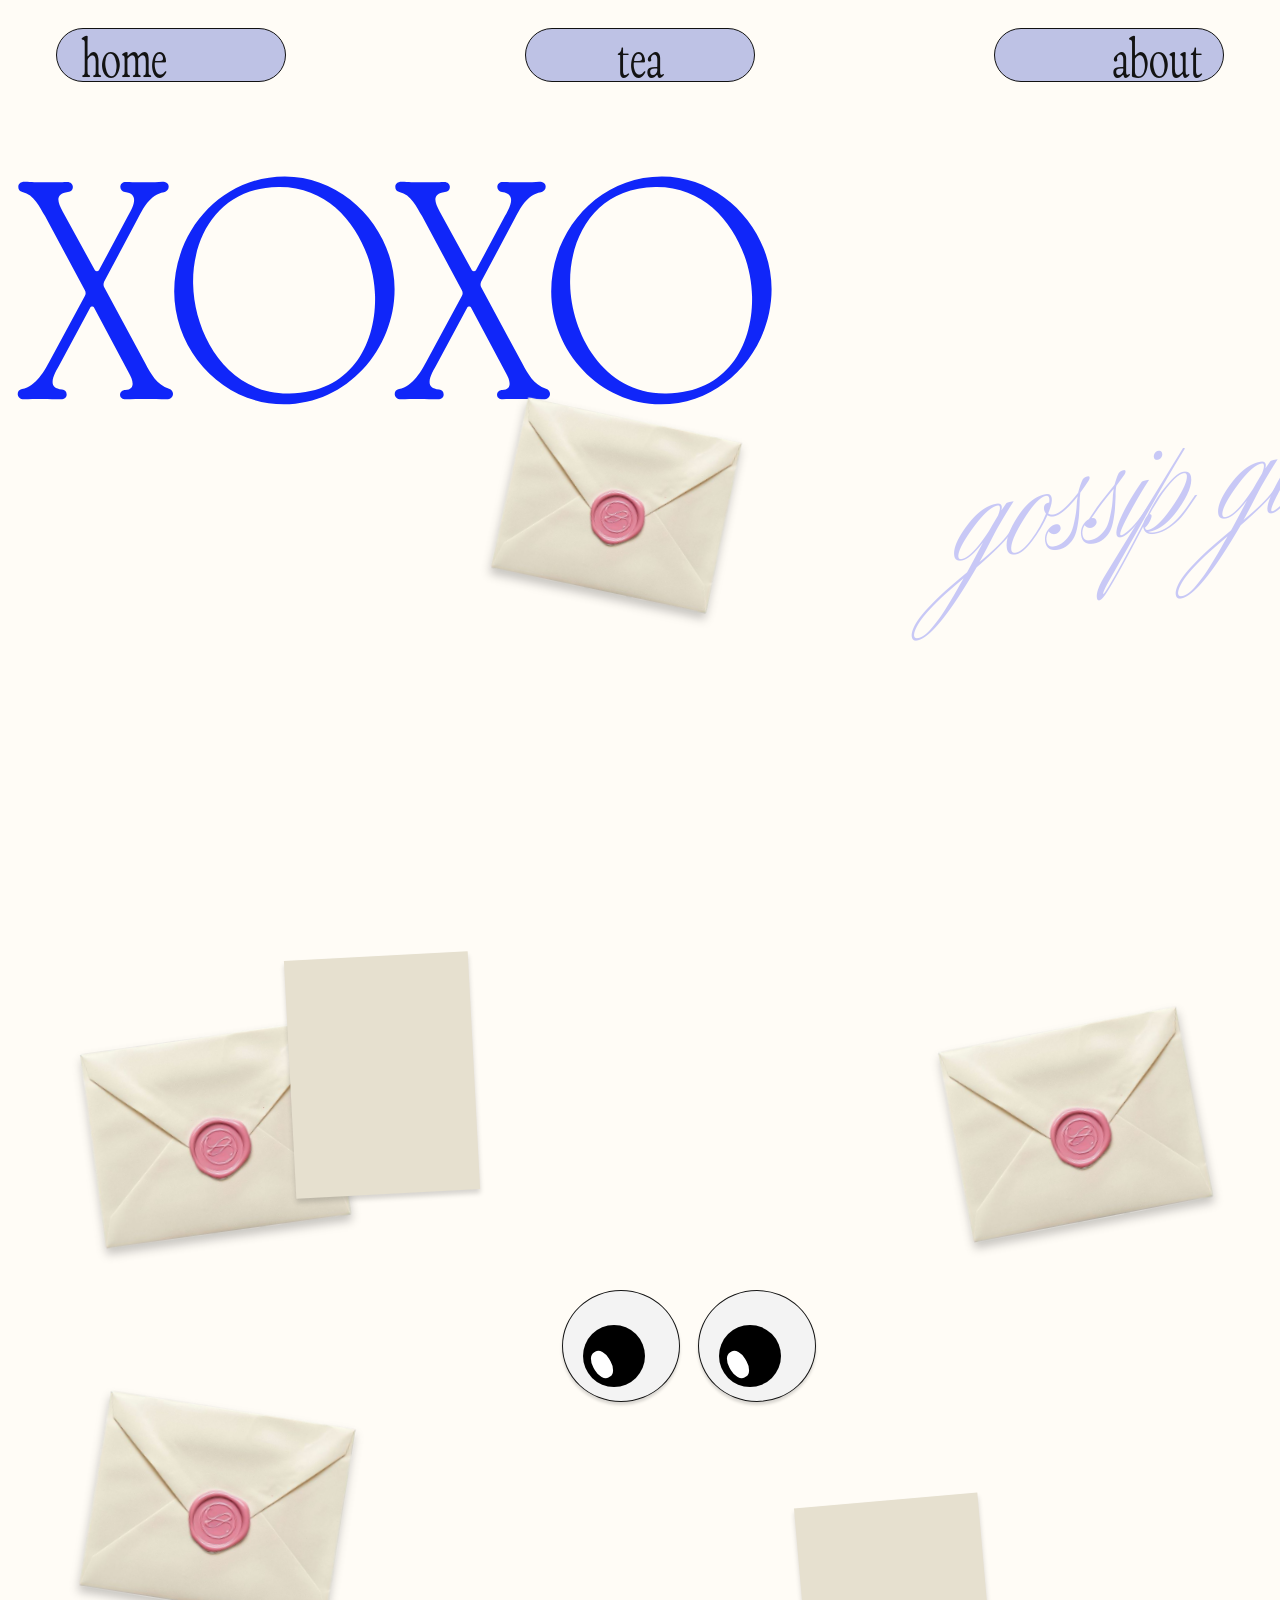
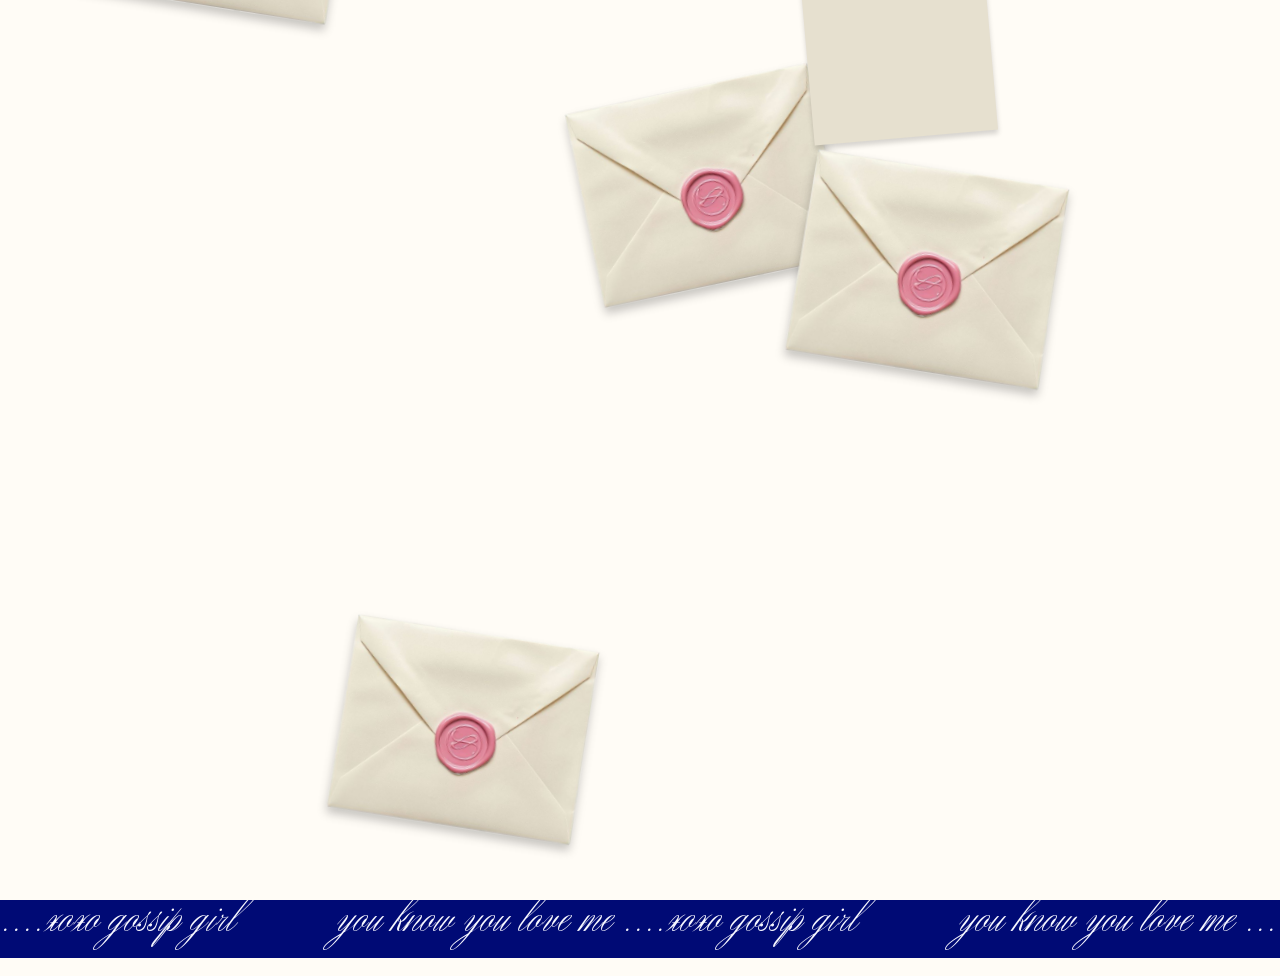
==== frame_2.html @ 9191ede7 "something" ====
<!DOCTYPE html>
<html lang="en">
<head>
  <meta charset="UTF-8" />
  <meta name="viewport" content="width=device-width, initial-scale=1.0" />
  <title>Frame 2 Recreation</title>
  <style>
    @font-face {
      font-family: "ZTBrosOskon90s";
      src: url("./fonts/ZTBrosOskon90s-Regular-CROKvpw6.otf") format("opentype");
      font-weight: 400;
      font-style: normal;
    }

    @font-face {
      font-family: "BibliophileScript";
      src: url("./fonts/BibliophileScript-Regular-D8DTnNEq.ttf") format("truetype");
      font-weight: 400;
      font-style: normal;
    }

    * {
      box-sizing: border-box;
    }

    body {
      margin: 0;
      background: #fffcf6;
      min-height: 100vh;
      display: grid;
      place-items: center;
      font-family: "ZTBrosOskon90s", serif;
    }

    .frame {
      position: relative;
      width: 1280px;
      height: 2576px;
      margin: 0 auto;
      background: #fffcf6;
      overflow: hidden;
    }

    .nav {
      position: absolute;
      top: 28px;
      left: 0;
      width: 100%;
      display: flex;
      justify-content: space-between;
      padding: 0 56px;
      z-index: 3;
    }

    .nav-btn {
      width: 230px;
      height: 54px;
      border-radius: 28px;
      border: 1.5px solid #121212;
      background: #bec2e5;
      color: #131313;
      font: 400 54px/1 "ZTBrosOskon90s", serif;
      text-align: left;
      padding: 6px 0 0 24px;
    }

    .nav-btn.center {
      text-align: center;
      padding-left: 0;
    }

    .nav-btn.right {
      text-align: right;
      padding-right: 20px;
      padding-left: 0;
    }

    .xoxo {
      position: absolute;
      top: 168px;
      left: 14px;
      margin: 0;
      color: #1026f9;
      font: 400 310px/0.92 "ZTBrosOskon90s", serif;
      letter-spacing: 4px;
      z-index: 1;
    }

    .watermark {
      position: absolute;
      top: 380px;
      right: -78px;
      margin: 0;
      color: #b3b5f6;
      opacity: 0.72;
      font: 400 245px/0.95 "BibliophileScript", cursive;
      transform: rotate(-9deg);
      z-index: 0;
    }

    .envelope {
      position: absolute;
      width: 310px;
      filter: drop-shadow(0 6px 5px rgba(0, 0, 0, 0.22));
      z-index: 2;
    }

    .env-1 { top: 375px; left: 488px; transform: rotate(12deg); width: 258px; }
    .env-2 { top: 988px; left: 70px; transform: rotate(-8deg); width: 290px; }
    .env-3 { top: 980px; right: 62px; transform: rotate(-11deg); width: 286px; }
    .env-4 { top: 1360px; left: 72px; transform: rotate(9deg); width: 292px; }
    .env-5 { top: 1638px; left: 560px; transform: rotate(-12deg); width: 292px; }
    .env-6 { top: 1718px; left: 778px; transform: rotate(9deg); width: 300px; }
    .env-7 { top: 2184px; left: 320px; transform: rotate(9deg); width: 288px; }

    .note {
      position: absolute;
      width: 184px;
      height: 238px;
      background: #e6e0cf;
      box-shadow: 0 4px 5px rgba(0, 0, 0, 0.16);
      z-index: 3;
    }

    .note-1 {
      top: 956px;
      left: 290px;
      transform: rotate(-3deg);
    }

    .note-2 {
      top: 1500px;
      left: 804px;
      transform: rotate(-5deg);
    }

    .eyes {
      position: absolute;
      top: 1290px;
      left: 562px;
      display: flex;
      gap: 18px;
      z-index: 3;
    }

    .eye {
      width: 118px;
      height: 112px;
      border-radius: 50%;
      border: 1.5px solid #161616;
      background: #f3f3f3;
      position: relative;
      box-shadow: 0 3px 3px rgba(0, 0, 0, 0.15);
    }

    .pupil {
      position: absolute;
      width: 62px;
      height: 62px;
      border-radius: 50%;
      background: #000;
      top: 34px;
      left: 20px;
    }

    .highlight {
      position: absolute;
      width: 18px;
      height: 29px;
      border-radius: 45%;
      background: #fff;
      bottom: 8px;
      left: 10px;
      transform: rotate(-30deg);
    }

    .ticker {
      position: absolute;
      left: 0;
      right: 0;
      bottom: 18px;
      height: 58px;
      background: #000a75;
      z-index: 4;
      overflow: hidden;
    }

    .ticker p {
      margin: 0;
      white-space: nowrap;
      color: #f6f7ff;
      font: 400 68px/1 "BibliophileScript", cursive;
      transform: translateY(-14px);
      letter-spacing: 1px;
    }
  </style>
</head>
<body>
  <main class="frame">
    <nav class="nav" aria-label="Main">
      <button class="nav-btn">home</button>
      <button class="nav-btn center">tea</button>
      <button class="nav-btn right">about</button>
    </nav>

    <p class="xoxo">XOXO</p>
    <p class="watermark">gossip girl</p>

    <img class="envelope env-1" src="./-3S.png" alt="Envelope" />
    <img class="envelope env-2" src="./-3S.png" alt="Envelope" />
    <img class="envelope env-3" src="./-3S.png" alt="Envelope" />
    <img class="envelope env-4" src="./-3S.png" alt="Envelope" />
    <img class="envelope env-5" src="./-3S.png" alt="Envelope" />
    <img class="envelope env-6" src="./-3S.png" alt="Envelope" />
    <img class="envelope env-7" src="./-3S.png" alt="Envelope" />

    <div class="note note-1" aria-hidden="true"></div>
    <div class="note note-2" aria-hidden="true"></div>

    <div class="eyes" aria-hidden="true">
      <div class="eye">
        <div class="pupil">
          <div class="highlight"></div>
        </div>
      </div>
      <div class="eye">
        <div class="pupil">
          <div class="highlight"></div>
        </div>
      </div>
    </div>

    <footer class="ticker" aria-label="Ticker">
      <p>....xoxo gossip girl&nbsp;&nbsp;&nbsp;&nbsp;&nbsp;&nbsp;&nbsp;&nbsp;&nbsp;&nbsp;you know you love me ....xoxo gossip girl&nbsp;&nbsp;&nbsp;&nbsp;&nbsp;&nbsp;&nbsp;&nbsp;&nbsp;&nbsp;you know you love me ....xoxo gossip girl</p>
    </footer>
  </main>
</body>
</html>
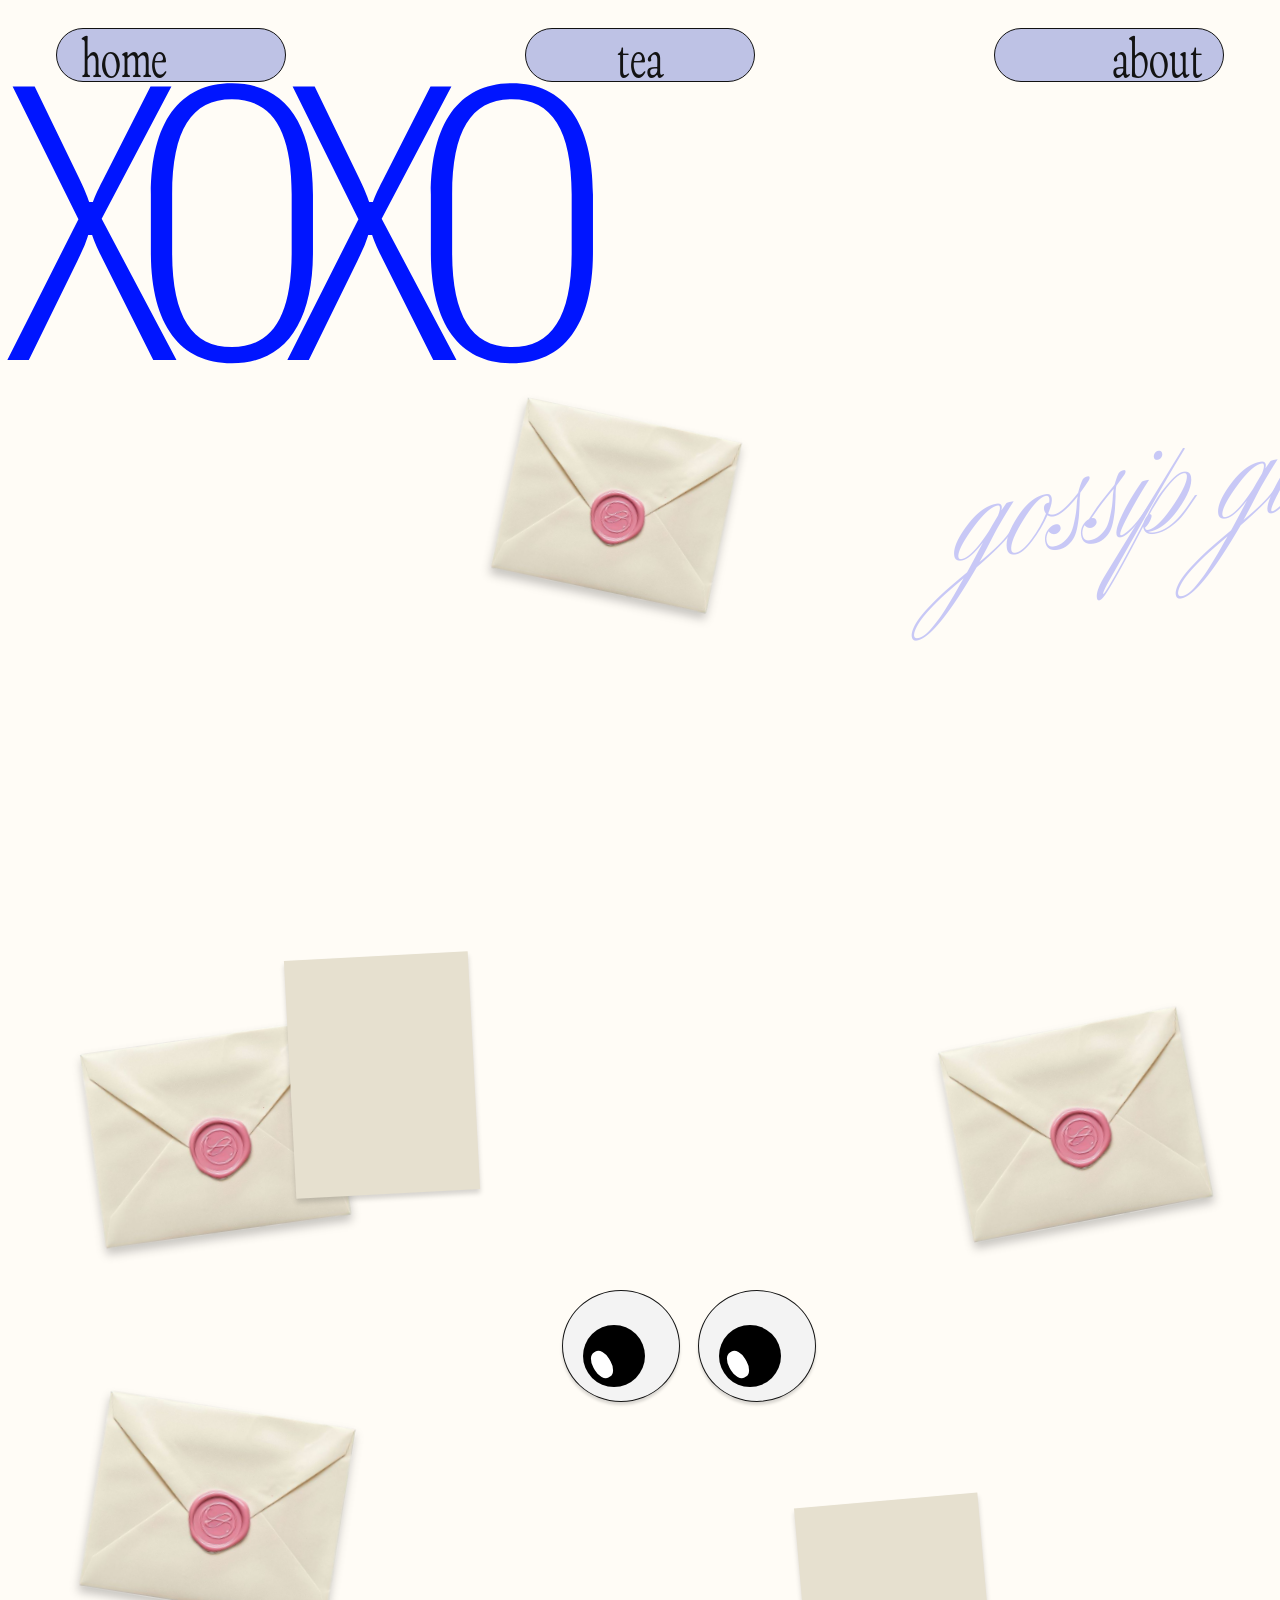
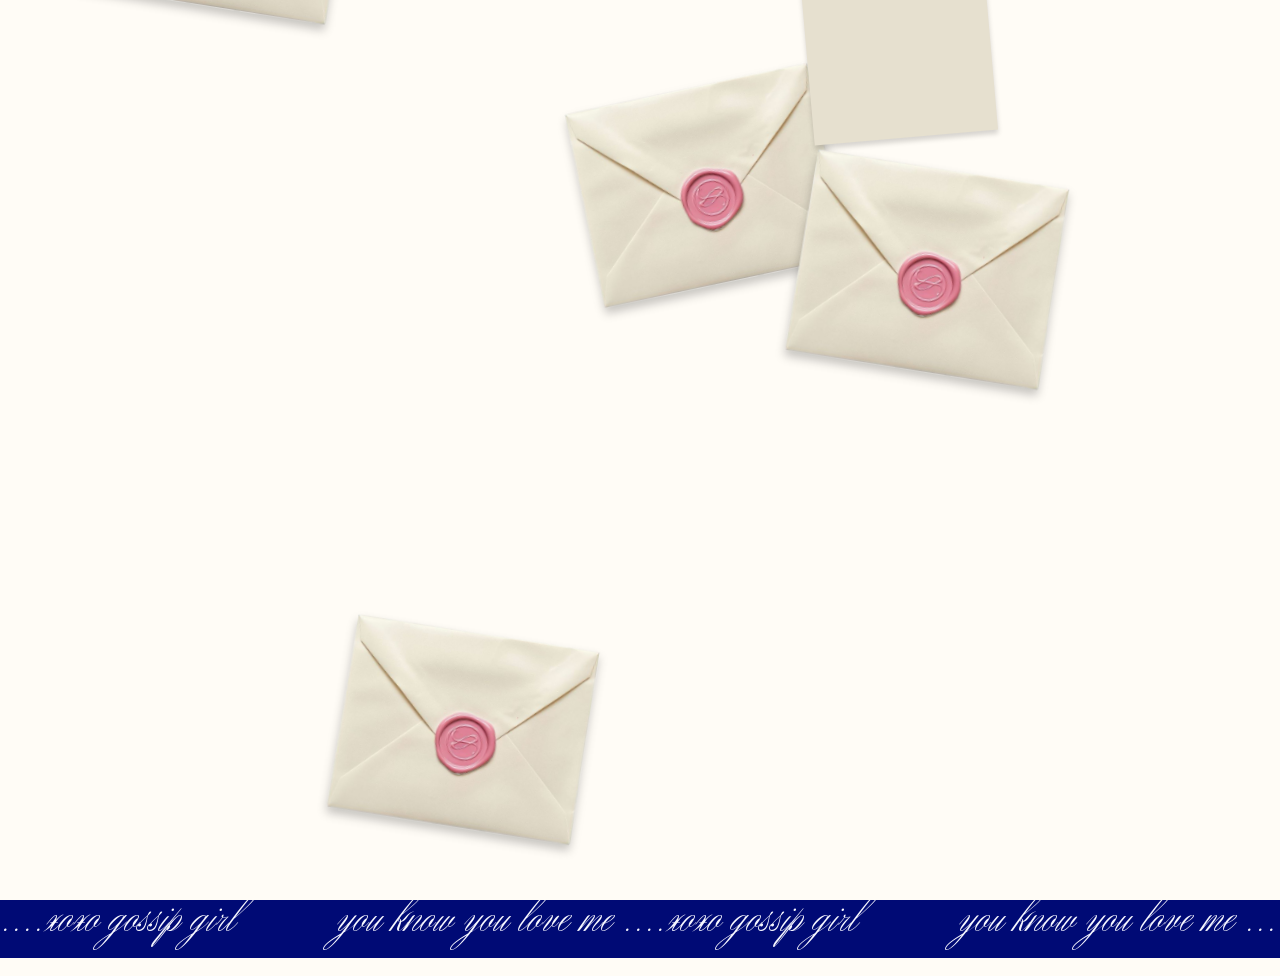
==== commit 46ca9bbb: "meomeo" ====
--- a/frame_2.html
+++ b/frame_2.html
@@ -19,6 +19,13 @@
       font-style: normal;
     }
 
+    @font-face {
+      font-family: "PPRightGroteskFine";
+      src: url("./fonts/PPRightGroteskMono-Fine-BidfrfbY.otf") format("opentype");
+      font-weight: 400;
+      font-style: normal;
+    }
+
     * {
       box-sizing: border-box;
     }
@@ -77,12 +84,18 @@
 
     .xoxo {
       position: absolute;
-      top: 168px;
-      left: 14px;
-      margin: 0;
-      color: #1026f9;
-      font: 400 310px/0.92 "ZTBrosOskon90s", serif;
-      letter-spacing: 4px;
+      width: 845px;
+      height: 274px;
+      top: 30px;
+      left: -12px;
+      margin: 0;
+      color: #0015ff;
+      font-family: "PPRightGroteskFine", "ZTBrosOskon90s", serif;
+      font-weight: 400;
+      font-style: normal;
+      font-size: 400px;
+      line-height: 1;
+      letter-spacing: -0.17em;
       z-index: 1;
     }
 
